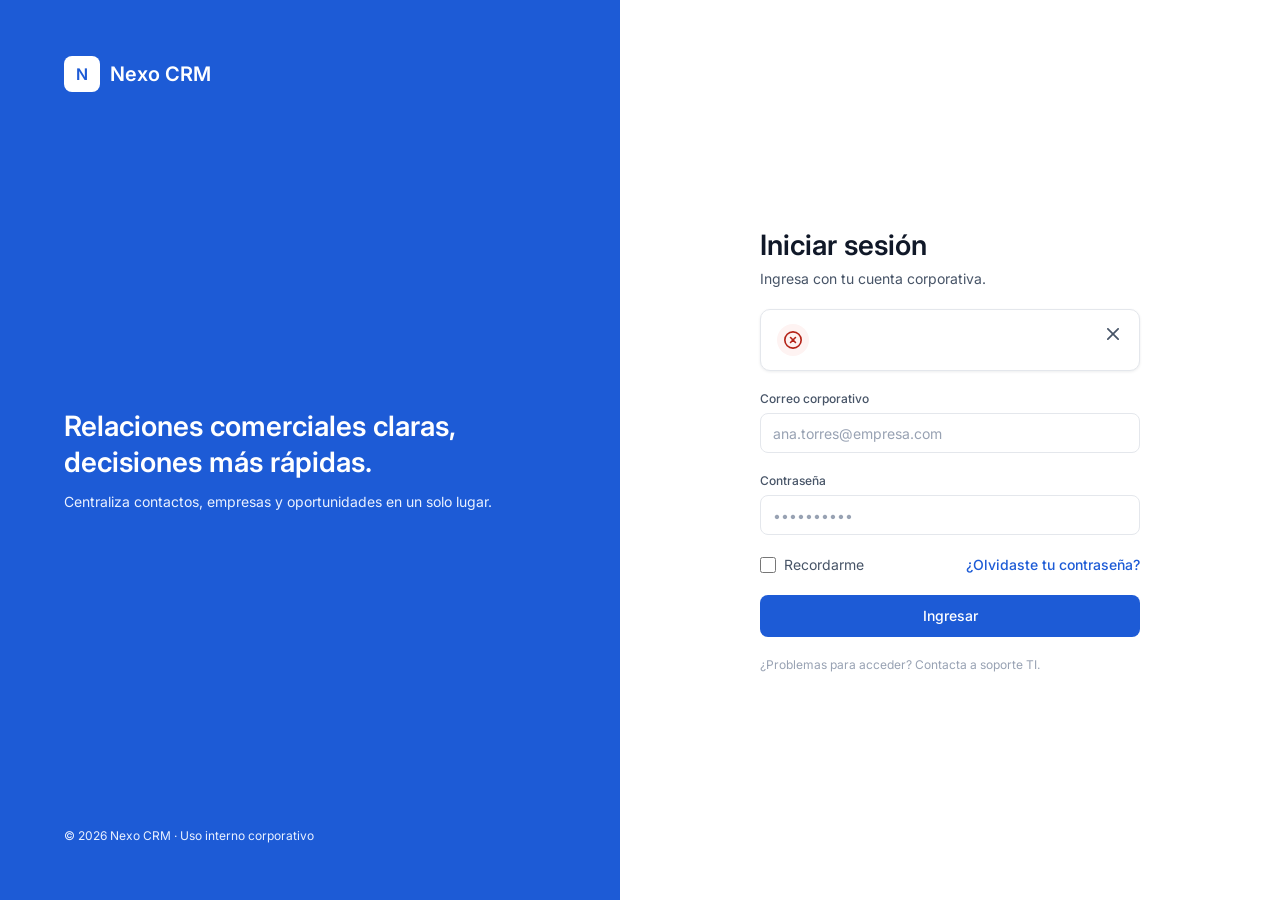
==== index.html @ 14564709 "feat: MER completo según prototipo y login en HTML - 14 tablas: roles/permisos, productos, notas, ar" ====
<!doctype html>
<html lang="es">
<head>
  <meta charset="utf-8">
  <meta name="viewport" content="width=device-width, initial-scale=1">
  <title>Iniciar sesión · Nexo CRM</title>
  <link rel="preconnect" href="https://fonts.googleapis.com">
  <link href="https://fonts.googleapis.com/css2?family=Inter:wght@400;500;600&display=swap" rel="stylesheet">
  <link rel="stylesheet" href="assets/styles.css">
</head>
<body class="login">
  <aside class="login-marca">
    <div class="logo"><span class="logo-n">N</span> Nexo CRM</div>
    <div class="login-mensaje">
      <h1>Relaciones comerciales claras, decisiones más rápidas.</h1>
      <p>Centraliza contactos, empresas y oportunidades en un solo lugar.</p>
    </div>
    <small>© 2026 Nexo CRM · Uso interno corporativo</small>
  </aside>

  <main class="login-form">
    <form class="login-caja" method="post" action="login.php">
      <div class="titulos">
        <h2 class="h1">Iniciar sesión</h2>
        <p>Ingresa con tu cuenta corporativa.</p>
      </div>

      <div class="alerta" role="alert" id="alerta" hidden>
        <span class="alerta-icono"><img src="assets/icons/error.svg" width="18.3333" height="18.3333" alt=""></span>
        <div>
          <strong id="alerta-titulo"></strong>
          <p id="alerta-mensaje"></p>
        </div>
        <button type="button" class="alerta-cerrar" aria-label="Cerrar" onclick="this.parentElement.hidden = true">
          <img src="assets/icons/cerrar.svg" width="11.6667" height="11.6667" alt="">
        </button>
      </div>

      <label class="campo">
        <span>Correo corporativo</span>
        <input type="email" name="correo" id="correo" required autocomplete="username" placeholder="ana.torres@empresa.com">
      </label>

      <label class="campo" id="campo-password">
        <span>Contraseña</span>
        <input type="password" name="password" required autocomplete="current-password" placeholder="••••••••••">
        <small hidden>La contraseña no coincide con el correo ingresado.</small>
      </label>

      <div class="opciones">
        <label class="check"><input type="checkbox" name="recordarme" value="1"> Recordarme</label>
        <a href="#" onclick="return false" title="Contacta a soporte TI">¿Olvidaste tu contraseña?</a>
      </div>

      <button class="btn btn-primario btn-bloque" type="submit">Ingresar</button>
      <small class="tenue">¿Problemas para acceder? Contacta a soporte TI.</small>
    </form>
  </main>

  <script>
    const form = document.querySelector('form');
    const correo = document.getElementById('correo');
    const params = new URLSearchParams(location.search);
    const quedan = Number(params.get('quedan'));
    const errores = {
      datos: ['Datos incompletos', 'Ingresa un correo válido y tu contraseña.'],
      credenciales: ['No pudimos iniciar sesión', quedan
        ? `Verifica tus credenciales. Te quedan ${quedan} ${quedan === 1 ? 'intento' : 'intentos'} antes del bloqueo.`
        : 'Verifica tus credenciales e inténtalo de nuevo.'],
      bloqueado: ['Cuenta bloqueada', 'Demasiados intentos fallidos. Intenta de nuevo en 15 minutos.'],
    };
    const error = errores[params.get('error')];

    try { correo.value = sessionStorage.getItem('correo') || ''; } catch {}
    form.addEventListener('submit', () => { try { sessionStorage.setItem('correo', correo.value); } catch {} });

    if (error) {
      document.getElementById('alerta-titulo').textContent = error[0];
      document.getElementById('alerta-mensaje').textContent = error[1];
      document.getElementById('alerta').hidden = false;
      if (params.get('error') === 'credenciales') {
        const campo = document.getElementById('campo-password');
        campo.classList.add('campo-error');
        campo.querySelector('small').hidden = false;
      }
    }
  </script>
</body>
</html>
---- assets/styles.css ----
:root {
  --primario-600: #1d5bd6;
  --primario-50: #eaf1ff;
  --texto-principal: #101828;
  --texto-secundario: #475467;
  --texto-tenue: #98a2b3;
  --superficie: #fff;
  --fondo: #f4f5f8;
  --borde: #e4e7ec;
  --exito: #067647;  --exito-fondo: #ecfdf3;
  --aviso: #b54708;  --aviso-fondo: #fffaeb;
  --info: #175cd3;   --info-fondo: #eff8ff;
  --error: #b42318;  --error-fondo: #fef3f2;
  --shell-texto: #fff;
  --shell-tenue: #bfb3e0;
  --sombra-suave: 0 1px 3px rgba(15, 23, 41, .08);
}

* { box-sizing: border-box; margin: 0; }
body { font: 400 14px/20px Inter, system-ui, sans-serif; color: var(--texto-principal); background: var(--superficie); }
a { color: var(--primario-600); font-weight: 500; text-decoration: none; }
a:hover { text-decoration: underline; }
img { display: block; }
.h1 { font-size: 28px; line-height: 36px; font-weight: 600; }
.tenue { color: var(--texto-tenue); font-size: 12px; line-height: 16px; }
.ic { width: 20px; height: 20px; display: grid; place-items: center; flex-shrink: 0; }

.btn { display: inline-flex; align-items: center; justify-content: center; gap: 6px; height: 36px; padding: 0 14px;
  border-radius: 8px; border: 1px solid transparent; font: 500 14px/20px Inter, sans-serif; cursor: pointer; }
.btn:hover { text-decoration: none; filter: brightness(.96); }
.btn-primario { background: var(--primario-600); color: #fff; }
.btn-secundario { background: var(--superficie); border-color: var(--borde); color: var(--texto-principal); }
.btn-bloque { width: 100%; height: 42px; }
.btn:focus-visible, input:focus-visible, a:focus-visible, summary:focus-visible { outline: 2px solid var(--primario-600); outline-offset: 2px; }

.login { display: flex; min-height: 100vh; }
.login-marca { width: 620px; flex-shrink: 0; background: var(--primario-600); color: #fff; padding: 56px 64px;
  display: flex; flex-direction: column; justify-content: space-between; }
.login-marca .logo { color: #fff; font-size: 20px; line-height: 28px; }
.login-marca .logo-n { width: 36px; height: 36px; background: #fff; color: var(--primario-600); }
.login-mensaje { display: grid; gap: 12px; }
.login-mensaje h1 { font-size: 28px; line-height: 36px; font-weight: 600; }
.login-mensaje p, .login-marca small { color: var(--primario-50); }
.login-marca small { font-size: 12px; line-height: 16px; }
.login-form { flex: 1; display: grid; place-items: center; padding: 32px 16px; }
.login-caja { width: 100%; max-width: 380px; display: flex; flex-direction: column; gap: 20px; }
.titulos { display: grid; gap: 6px; }
.titulos p { color: var(--texto-secundario); }

.logo { display: flex; align-items: center; gap: 10px; font-weight: 600; font-size: 16px; line-height: 24px; }
.logo:hover { text-decoration: none; }
.logo-n { display: grid; place-items: center; border-radius: 8px; font-size: 16px; font-weight: 600; }

.campo { display: grid; gap: 6px; }
.campo > span { font-size: 12px; line-height: 16px; font-weight: 500; color: var(--texto-secundario); }
.campo input { height: 40px; padding: 0 12px; border: 1px solid var(--borde); border-radius: 8px;
  font: 400 14px/20px Inter, sans-serif; color: var(--texto-principal); background: var(--superficie); }
.campo input::placeholder { color: var(--texto-tenue); }
.campo-error input { border-color: var(--error); }
.campo-error small { color: var(--error); font-size: 12px; line-height: 16px; }

.opciones { display: flex; justify-content: space-between; align-items: center; gap: 8px; flex-wrap: wrap; }
.check { display: flex; align-items: center; gap: 8px; color: var(--texto-secundario); cursor: pointer; }
.check input { width: 16px; height: 16px; accent-color: var(--primario-600); }

.alerta { display: flex; gap: 12px; align-items: flex-start; padding: 14px 16px; border: 1px solid var(--borde);
  border-radius: 10px; background: var(--superficie); box-shadow: var(--sombra-suave); }
.alerta > div { flex: 1; display: grid; gap: 2px; }
.alerta strong { font-weight: 500; }
.alerta p { font-size: 12px; line-height: 16px; color: var(--texto-secundario); }
.alerta-icono { background: var(--error-fondo); border-radius: 999px; padding: 6px; display: grid; place-items: center; width: 32px; height: 32px; }
.alerta-cerrar { border: 0; background: none; cursor: pointer; width: 20px; height: 20px; display: grid; place-items: center; padding: 0; }

.app { display: flex; min-height: 100vh; background: var(--fondo); }
.sidebar { width: 248px; flex-shrink: 0; position: sticky; top: 0; height: 100vh; overflow-y: auto;
  background: linear-gradient(#1b1038, #2e1763); color: var(--shell-texto);
  padding: 16px 12px; display: flex; flex-direction: column; gap: 16px; }
.sidebar .logo { color: #fff; padding-left: 8px; }
.sidebar .logo-n { width: 32px; height: 32px; background: linear-gradient(90deg, #7c4dff, #e64980); color: #fff; }

.buscar { display: flex; align-items: center; gap: 8px; height: 38px; padding: 0 12px; border-radius: 8px; background: rgba(255,255,255,.12); }
.buscar input { flex: 1; min-width: 0; border: 0; background: none; color: #fff; font: 400 14px/20px Inter, sans-serif; }
.buscar input::placeholder { color: var(--shell-tenue); }
.buscar input:focus { outline: none; }
.buscar:focus-within { outline: 2px solid rgba(255,255,255,.5); }
.buscar-menu { height: 36px; padding: 0 10px; background: rgba(255,255,255,.1); }

.nav { display: flex; flex-direction: column; gap: 4px; }
.nav-seccion { padding: 4px 0 4px 8px; font-size: 12px; line-height: 16px; font-weight: 500; letter-spacing: .72px; color: var(--shell-tenue); }
.nav a { position: relative; display: flex; align-items: center; gap: 12px; height: 44px; padding: 0 8px; border-radius: 8px;
  color: var(--shell-tenue); font-weight: 400; }
.nav a:hover { background: rgba(255,255,255,.08); text-decoration: none; color: #fff; }
.nav a.activo { background: rgba(255,255,255,.14); color: #fff; font-weight: 500; }
.nav a.activo::before { content: ""; position: absolute; left: 0; top: 12px; width: 3px; height: 20px; border-radius: 2px; background: #fff; }
.nav-ic { width: 30px; height: 30px; border-radius: 8px; display: grid; place-items: center; flex-shrink: 0; }

.sidebar-usuario { margin-top: auto; display: flex; align-items: center; gap: 10px; padding: 14px 8px 0; border-top: 1px solid rgba(255,255,255,.12); }
.sidebar-usuario div { flex: 1; min-width: 0; display: grid; }
.sidebar-usuario strong { font-weight: 500; }
.sidebar-usuario small { font-size: 12px; line-height: 16px; color: var(--shell-tenue); }
.avatar { width: 32px; height: 32px; border-radius: 999px; background: var(--primario-50); color: var(--primario-600);
  display: grid; place-items: center; font-size: 12px; line-height: 16px; font-weight: 500; flex-shrink: 0; }
.avatar-claro { color: var(--primario-600); }

.principal { flex: 1; min-width: 0; display: flex; flex-direction: column; }
.topbar { height: 64px; flex-shrink: 0; display: flex; align-items: center; justify-content: space-between; gap: 16px;
  padding: 0 32px; background: linear-gradient(90deg, #1b1038, #4a2388); color: #fff; }
.topbar .buscar { width: 360px; max-width: 100%; }
.acciones { display: flex; align-items: center; gap: 20px; }
.notif { position: relative; }
.notif i { position: absolute; left: 13px; top: -1px; width: 8px; height: 8px; border-radius: 50%; background: #f04438; border: 1.5px solid #3a1c6d; }
.sep { width: 1px; height: 24px; background: rgba(255,255,255,.2); }
.perfil { position: relative; }
.perfil summary { list-style: none; display: flex; align-items: center; gap: 8px; cursor: pointer; font-weight: 500; }
.perfil summary::-webkit-details-marker { display: none; }
.perfil .menu { position: absolute; right: 0; top: 44px; min-width: 180px; background: var(--superficie); border: 1px solid var(--borde);
  border-radius: 10px; box-shadow: var(--sombra-suave); padding: 6px; z-index: 10; display: grid; }
.perfil .menu a { padding: 8px 10px; border-radius: 6px; color: var(--texto-principal); font-weight: 400; }
.perfil .menu a:hover { background: var(--fondo); text-decoration: none; }

.contenido { flex: 1; padding: 28px 32px 32px; display: flex; flex-direction: column; gap: 24px; }
.encabezado { display: flex; justify-content: space-between; align-items: center; gap: 16px; flex-wrap: wrap; }
.encabezado .titulos { gap: 4px; }
.encabezado .botones { display: flex; gap: 12px; }

.tarjeta { background: var(--superficie); border: 1px solid var(--borde); border-radius: 12px; overflow: hidden; }
.tarjeta-titulo { display: flex; justify-content: space-between; align-items: center; padding: 16px 20px; }
.tarjeta-titulo h3, .vacio h3 { font-size: 16px; line-height: 24px; font-weight: 600; }

.kpis { display: grid; grid-template-columns: repeat(4, 1fr); gap: 16px; }
.kpi { padding: 20px; display: grid; gap: 8px; }
.kpi span { color: var(--texto-secundario); }
.kpi strong { font-size: 28px; line-height: 36px; font-weight: 600; }
.kpi small { font-size: 12px; line-height: 16px; }
.sube { color: var(--exito); } .baja { color: var(--error); }

.fila2 { display: grid; grid-template-columns: 1fr 380px; gap: 16px; }
.barras { display: grid; gap: 14px; padding: 0 20px 20px; }
.barra { display: grid; grid-template-columns: 110px 1fr 130px; gap: 16px; align-items: center; }
.barra span { color: var(--texto-secundario); }
.barra b { font-weight: 500; text-align: right; }
.pista { height: 12px; border-radius: 6px; background: var(--fondo); overflow: hidden; }
.pista i { display: block; height: 100%; border-radius: 6px; background: var(--primario-600); }
.pista i.verde { background: var(--exito); }

.actividad { display: flex; align-items: center; gap: 12px; padding: 12px 20px; border-top: 1px solid var(--borde); }
.actividad-ic { padding: 8px; border-radius: 8px; background: var(--fondo); }
.actividad div { flex: 1; min-width: 0; display: grid; gap: 2px; }
.actividad strong { font-weight: 500; }

.badge { display: inline-flex; align-items: center; gap: 6px; padding: 2px 8px; border-radius: 999px; font-size: 12px; line-height: 16px; font-weight: 500; white-space: nowrap; }
.badge::before { content: ""; width: 6px; height: 6px; border-radius: 50%; background: currentColor; }
.badge-exito { background: var(--exito-fondo); color: var(--exito); }
.badge-aviso { background: var(--aviso-fondo); color: var(--aviso); }
.badge-info { background: var(--info-fondo); color: var(--info); }
.badge-neutro { background: var(--fondo); color: var(--texto-secundario); }

.tabla-wrap { overflow-x: auto; }
table { width: 100%; border-collapse: collapse; }
th { height: 40px; padding: 0 20px 0 0; text-align: left; font-size: 12px; line-height: 16px; font-weight: 500; color: var(--texto-secundario);
  background: var(--fondo); border-block: 1px solid var(--borde); white-space: nowrap; }
td { height: 56px; padding: 0 20px 0 0; color: var(--texto-secundario); border-bottom: 1px solid var(--borde); white-space: nowrap; }
th:first-child, td:first-child { padding-left: 20px; }
td:first-child { color: var(--texto-principal); font-weight: 500; }
tr:last-child td { border-bottom: 0; }

.vacio { display: grid; justify-items: center; gap: 12px; padding: 64px 20px; text-align: center; }
.vacio p { color: var(--texto-secundario); }
.nav-ic-grande { width: 48px; height: 48px; border-radius: 12px; }

@media (max-width: 1100px) {
  .login-marca { width: 42%; padding: 40px; }
  .kpis { grid-template-columns: repeat(2, 1fr); }
  .fila2 { grid-template-columns: 1fr; }
}
@media (max-width: 800px) {
  .login { flex-direction: column; }
  .login-marca { width: 100%; gap: 24px; padding: 32px 16px; }
  .app { flex-direction: column; }
  .sidebar { position: static; width: 100%; height: auto; }
  .nav { flex-direction: row; overflow-x: auto; }
  .nav-seccion, .buscar-menu, .sidebar-usuario { display: none; }
  .nav a { flex-shrink: 0; }
  .nav a.activo::before { display: none; }
  .topbar { padding: 0 16px; }
  .topbar .buscar { display: none; }
  .contenido { padding: 20px 16px; }
  .kpis { grid-template-columns: 1fr; }
  .barra { grid-template-columns: 80px 1fr; }
  .barra b { grid-column: 1 / -1; text-align: left; }
}
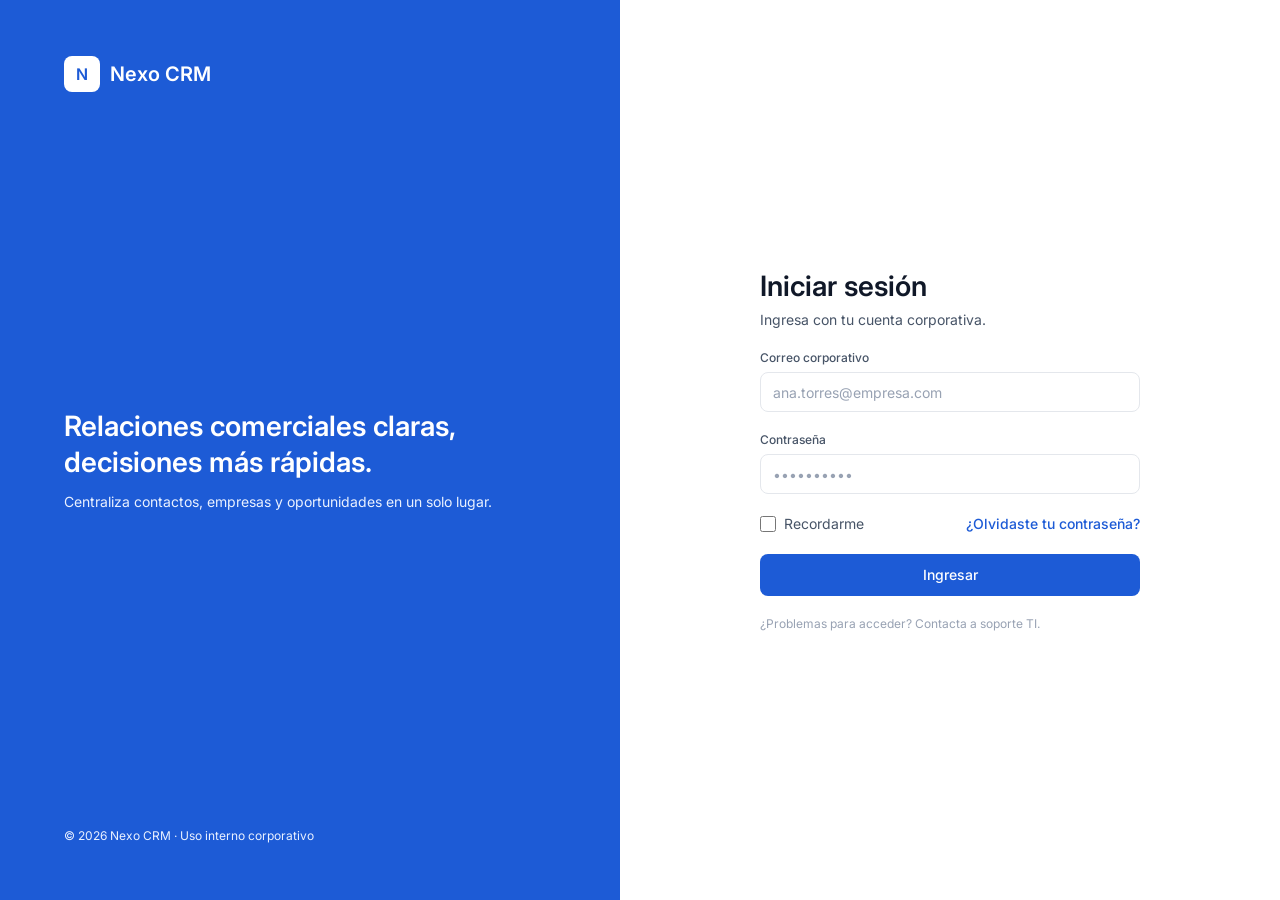
==== commit aed2a09a: "fix(login): diagnosticar errores de la conexion a la bd" ====
--- a/index.html
+++ b/index.html
@@ -68,6 +68,7 @@
         ? `Verifica tus credenciales. Te quedan ${quedan} ${quedan === 1 ? 'intento' : 'intentos'} antes del bloqueo.`
         : 'Verifica tus credenciales e inténtalo de nuevo.'],
       bloqueado: ['Cuenta bloqueada', 'Demasiados intentos fallidos. Intenta de nuevo en 15 minutos.'],
+      servicio: ['Servicio no disponible', 'No se pudo acceder al sistema. Contacta a soporte e inténtalo más tarde.'],
     };
     const error = errores[params.get('error')];
 
--- a/assets/styles.css
+++ b/assets/styles.css
@@ -17,6 +17,7 @@
 }
 
 * { box-sizing: border-box; margin: 0; }
+[hidden] { display: none !important; }
 body { font: 400 14px/20px Inter, system-ui, sans-serif; color: var(--texto-principal); background: var(--superficie); }
 a { color: var(--primario-600); font-weight: 500; text-decoration: none; }
 a:hover { text-decoration: underline; }
